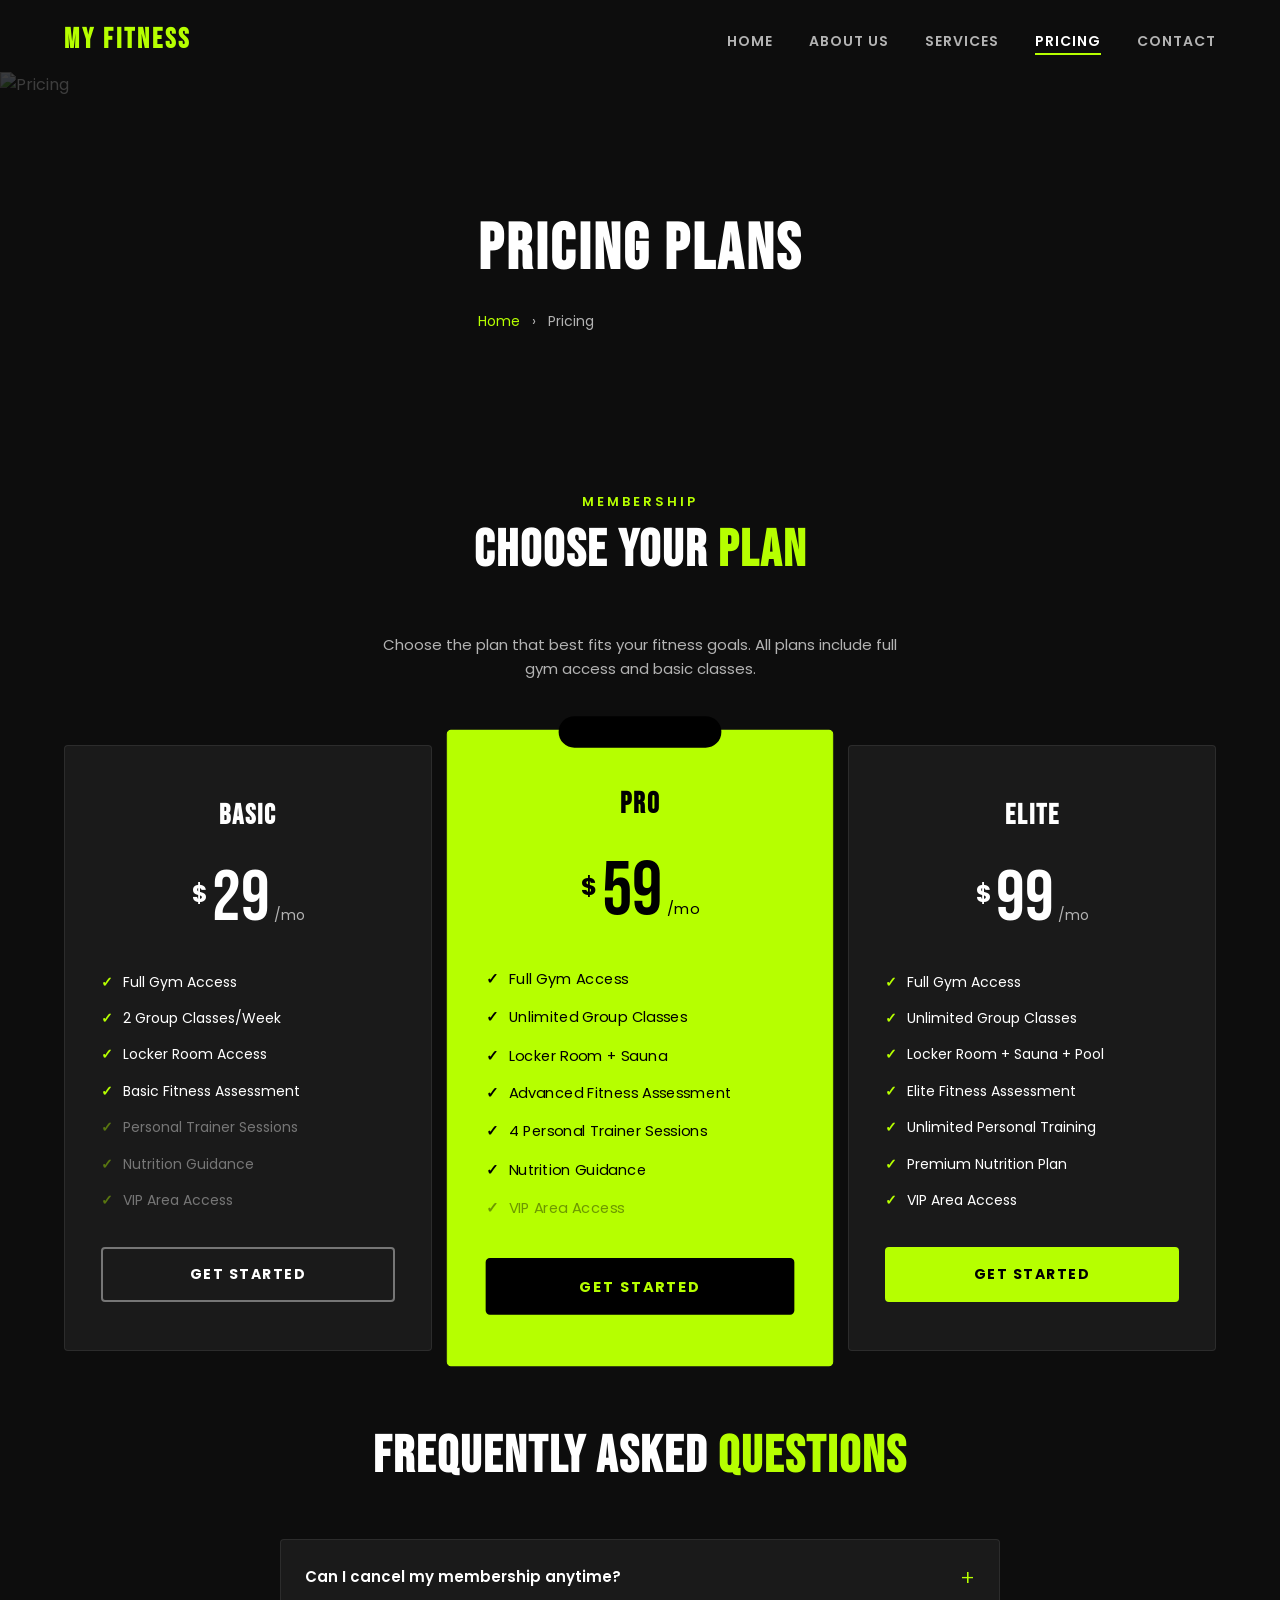
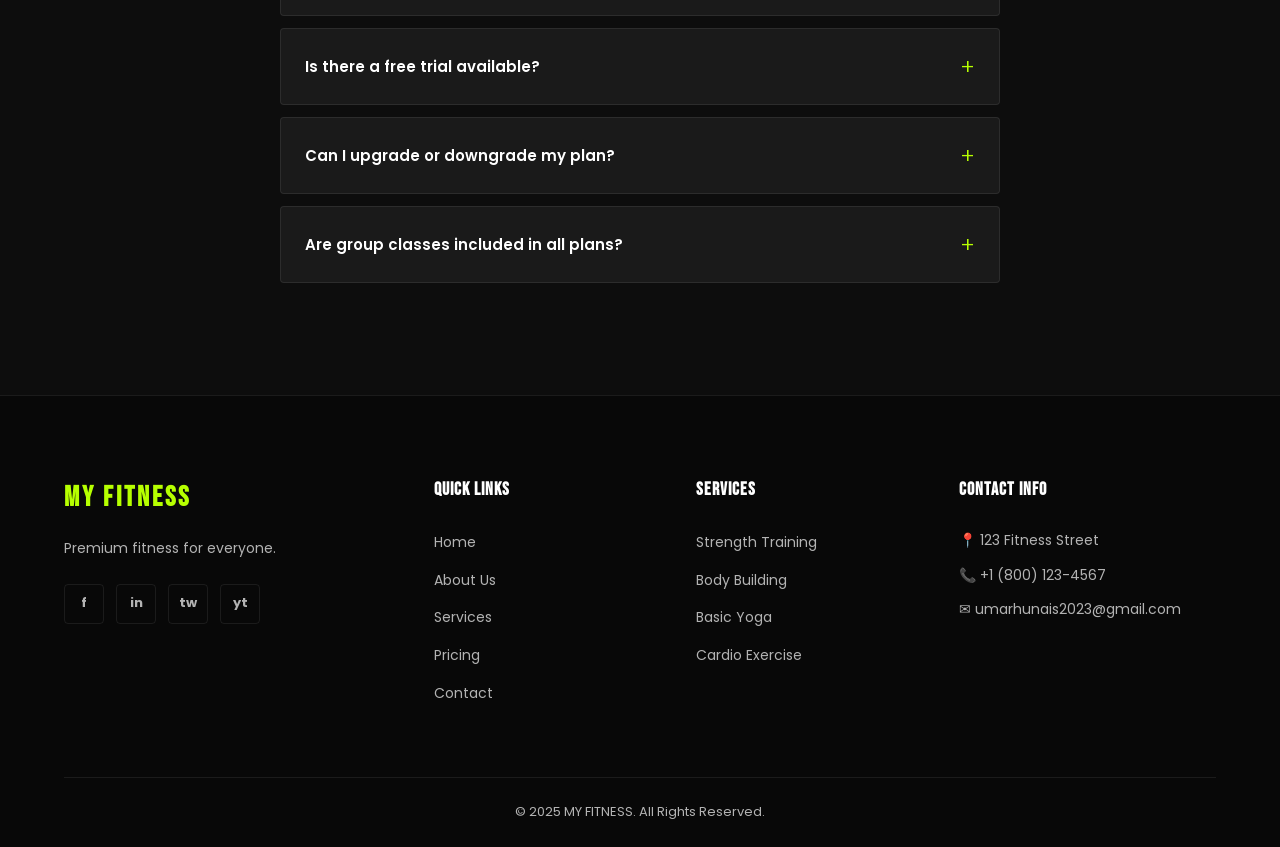
==== pricing.html @ f337de7a "Add files via upload" ====
<!DOCTYPE html>
<html lang="en">
<head>
  <meta charset="UTF-8" />
  <meta name="viewport" content="width=device-width, initial-scale=1.0" />
  <title>Pricing – MY FITNESS</title>
  <link rel="stylesheet" href="css/style.css" />
  <link href="https://fonts.googleapis.com/css2?family=Bebas+Neue&family=Oswald:wght@400;600;700&family=Poppins:wght@300;400;500;600;700&display=swap" rel="stylesheet" />
</head>
<body>

<nav class="navbar scrolled" id="navbar">
  <div class="nav-container">
    <a href="index.html" class="nav-logo">MY FITNESS</a>
    <ul class="nav-links" id="navLinks">
      <li><a href="index.html">Home</a></li>
      <li><a href="about.html">About Us</a></li>
      <li><a href="services.html">Services</a></li>
      <li><a href="pricing.html" class="active">Pricing</a></li>
      <li><a href="contact.html">Contact</a></li>
    </ul>
    <button class="hamburger" id="hamburger"><span></span><span></span><span></span></button>
  </div>
</nav>

<section class="page-hero">
  <div class="page-hero-bg">
    <img src="https://images.unsplash.com/photo-1593079831268-3381b0db4a77?w=1600&q=80" alt="Pricing" />
    <div class="page-hero-overlay"></div>
  </div>
  <div class="container">
    <h1 class="fade-up">PRICING PLANS</h1>
    <div class="breadcrumb"><a href="index.html">Home</a> <span>›</span> Pricing</div>
  </div>
</section>

<section class="pricing-section section-pad">
  <div class="container">
    <div class="section-label center fade-up">MEMBERSHIP</div>
    <h2 class="section-title center fade-up">CHOOSE YOUR <span class="accent">PLAN</span></h2>
    <p class="center fade-up" style="color:var(--muted);max-width:540px;margin:0 auto 64px;font-size:15px;">Choose the plan that best fits your fitness goals. All plans include full gym access and basic classes.</p>

    <div class="pricing-grid">
      <!-- BASIC -->
      <div class="pricing-card fade-up">
        <h3>BASIC</h3>
        <div class="price">
          <span class="price-currency">$</span>
          <span class="price-num">29</span>
          <span class="price-period">/mo</span>
        </div>
        <ul class="pricing-features">
          <li>Full Gym Access</li>
          <li>2 Group Classes/Week</li>
          <li>Locker Room Access</li>
          <li>Basic Fitness Assessment</li>
          <li style="opacity:0.4">Personal Trainer Sessions</li>
          <li style="opacity:0.4">Nutrition Guidance</li>
          <li style="opacity:0.4">VIP Area Access</li>
        </ul>
        <a href="contact.html" class="btn btn-outline" style="width:100%;justify-content:center;">GET STARTED</a>
      </div>

      <!-- PRO (FEATURED) -->
      <div class="pricing-card featured fade-up delay-1">
        <div class="pricing-badge">MOST POPULAR</div>
        <h3>PRO</h3>
        <div class="price">
          <span class="price-currency">$</span>
          <span class="price-num">59</span>
          <span class="price-period">/mo</span>
        </div>
        <ul class="pricing-features">
          <li>Full Gym Access</li>
          <li>Unlimited Group Classes</li>
          <li>Locker Room + Sauna</li>
          <li>Advanced Fitness Assessment</li>
          <li>4 Personal Trainer Sessions</li>
          <li>Nutrition Guidance</li>
          <li style="opacity:0.4">VIP Area Access</li>
        </ul>
        <a href="contact.html" class="btn btn-primary shine-btn" style="width:100%;justify-content:center;">GET STARTED</a>
      </div>

      <!-- ELITE -->
      <div class="pricing-card fade-up delay-2">
        <h3>ELITE</h3>
        <div class="price">
          <span class="price-currency">$</span>
          <span class="price-num">99</span>
          <span class="price-period">/mo</span>
        </div>
        <ul class="pricing-features">
          <li>Full Gym Access</li>
          <li>Unlimited Group Classes</li>
          <li>Locker Room + Sauna + Pool</li>
          <li>Elite Fitness Assessment</li>
          <li>Unlimited Personal Training</li>
          <li>Premium Nutrition Plan</li>
          <li>VIP Area Access</li>
        </ul>
        <a href="contact.html" class="btn btn-primary shine-btn" style="width:100%;justify-content:center;">GET STARTED</a>
      </div>
    </div>

    <!-- FAQ -->
    <div style="margin-top:80px;">
      <h2 class="section-title center fade-up">FREQUENTLY ASKED <span class="accent">QUESTIONS</span></h2>
      <div class="faq-list fade-up" style="max-width:720px;margin:0 auto;">
        <details class="faq-item">
          <summary>Can I cancel my membership anytime?</summary>
          <p>Yes, you can cancel your membership at any time with no cancellation fees. We believe in flexible memberships that work for your lifestyle.</p>
        </details>
        <details class="faq-item">
          <summary>Is there a free trial available?</summary>
          <p>Yes! We offer a 7-day free trial for new members. Come in and experience our world-class facilities before committing to a plan.</p>
        </details>
        <details class="faq-item">
          <summary>Can I upgrade or downgrade my plan?</summary>
          <p>Absolutely. You can change your membership plan at any time. Changes take effect at the start of the next billing cycle.</p>
        </details>
        <details class="faq-item">
          <summary>Are group classes included in all plans?</summary>
          <p>Basic plan includes 2 classes per week. Pro and Elite plans include unlimited group classes including yoga, HIIT, spin, and more.</p>
        </details>
      </div>
    </div>
  </div>
</section>

<style>
.faq-item {
  background: var(--bg3);
  border: 1px solid var(--border);
  border-radius: 4px;
  margin-bottom: 12px;
  overflow: hidden;
  transition: border-color 0.3s;
}
.faq-item:hover { border-color: rgba(182,255,0,0.3); }
.faq-item summary {
  padding: 20px 24px;
  font-size: 15px;
  font-weight: 600;
  cursor: pointer;
  display: flex;
  justify-content: space-between;
  align-items: center;
  user-select: none;
  list-style: none;
}
.faq-item summary::-webkit-details-marker { display: none; }
.faq-item summary::after { content: '+'; color: var(--accent); font-size: 22px; font-weight: 300; }
.faq-item[open] summary::after { content: '−'; }
.faq-item p { padding: 0 24px 20px; color: var(--muted); font-size: 14px; }
</style>

<footer class="footer">
  <div class="container">
    <div class="footer-grid">
      <div class="footer-brand"><div class="nav-logo">MY FITNESS</div><p>Premium fitness for everyone.</p><div class="social-links"><a href="#">f</a><a href="#">in</a><a href="#">tw</a><a href="#">yt</a></div></div>
      <div class="footer-col"><h4>Quick Links</h4><ul><li><a href="index.html">Home</a></li><li><a href="about.html">About Us</a></li><li><a href="services.html">Services</a></li><li><a href="pricing.html">Pricing</a></li><li><a href="contact.html">Contact</a></li></ul></div>
      <div class="footer-col"><h4>Services</h4><ul><li><a href="#">Strength Training</a></li><li><a href="#">Body Building</a></li><li><a href="#">Basic Yoga</a></li><li><a href="#">Cardio Exercise</a></li></ul></div>
      <div class="footer-col"><h4>Contact Info</h4><ul class="contact-info"><li>📍 123 Fitness Street</li><li>📞 +1 (800) 123-4567</li><li>✉ umarhunais2023@gmail.com</li></ul></div>
    </div>
    <div class="footer-bottom"><p>© 2025 MY FITNESS. All Rights Reserved.</p></div>
  </div>
</footer>

<script src="js/main.js"></script>
</body>
</html>
---- css/style.css ----
/* ============================================================
   MY FITNESS – Premium Gym Website Stylesheet
   ============================================================ */

/* === CSS VARIABLES === */
:root {
  --accent: #B6FF00;
  --accent-alt: #A3FF12;
  --bg: #0D0D0D;
  --bg2: #111111;
  --bg3: #1A1A1A;
  --text: #FFFFFF;
  --muted: #B3B3B3;
  --border: rgba(255,255,255,0.08);
  --font-heading: 'Bebas Neue', 'Oswald', sans-serif;
  --font-body: 'Poppins', sans-serif;
  --transition: 0.3s ease;
  --radius: 4px;
}

/* === RESET === */
*, *::before, *::after { box-sizing: border-box; margin: 0; padding: 0; }
html { scroll-behavior: smooth; }
body {
  background: var(--bg);
  color: var(--text);
  font-family: var(--font-body);
  font-size: 16px;
  line-height: 1.6;
  overflow-x: hidden;
}
img { max-width: 100%; display: block; }
a { text-decoration: none; color: inherit; }
ul { list-style: none; }

/* === UTILITY === */
.container { max-width: 1200px; margin: 0 auto; padding: 0 24px; }
.section-pad { padding: 100px 0; }
.center { text-align: center; }
.center-btn { text-align: center; margin-top: 48px; }
.accent { color: var(--accent); }
.section-label {
  font-family: var(--font-body);
  font-size: 13px;
  font-weight: 600;
  letter-spacing: 3px;
  text-transform: uppercase;
  color: var(--accent);
  margin-bottom: 12px;
}
.section-title {
  font-family: var(--font-heading);
  font-size: 52px;
  letter-spacing: 2px;
  line-height: 1;
  margin-bottom: 56px;
  text-transform: uppercase;
}
.section-heading {
  font-family: var(--font-heading);
  font-size: 44px;
  letter-spacing: 1px;
  line-height: 1.1;
  margin-bottom: 24px;
}
.link-arrow {
  font-size: 13px;
  font-weight: 700;
  letter-spacing: 2px;
  color: var(--accent);
  text-transform: uppercase;
  display: inline-flex;
  align-items: center;
  gap: 6px;
  margin-top: 16px;
  transition: gap var(--transition);
}
.link-arrow:hover { gap: 12px; }

/* === BUTTONS === */
.btn {
  display: inline-flex;
  align-items: center;
  gap: 10px;
  padding: 14px 32px;
  font-family: var(--font-body);
  font-size: 14px;
  font-weight: 700;
  letter-spacing: 1.5px;
  text-transform: uppercase;
  border-radius: var(--radius);
  cursor: pointer;
  transition: all var(--transition);
  border: 2px solid transparent;
  position: relative;
  overflow: hidden;
}
.btn-primary {
  background: var(--accent);
  color: #000;
  border-color: var(--accent);
}
.btn-primary:hover {
  background: var(--accent-alt);
  transform: translateY(-2px);
  box-shadow: 0 8px 30px rgba(182,255,0,0.35);
}
.btn-outline {
  background: transparent;
  color: var(--text);
  border-color: rgba(255,255,255,0.4);
}
.btn-outline:hover {
  border-color: var(--accent);
  color: var(--accent);
}
/* Shine effect */
.shine-btn::after {
  content: '';
  position: absolute;
  top: 0; left: -100%;
  width: 60%;
  height: 100%;
  background: linear-gradient(90deg, transparent, rgba(255,255,255,0.3), transparent);
  transform: skewX(-20deg);
  transition: left 0.6s ease;
}
.shine-btn:hover::after { left: 150%; }
.play-icon {
  width: 32px;
  height: 32px;
  background: var(--accent);
  border-radius: 50%;
  display: inline-flex;
  align-items: center;
  justify-content: center;
  color: #000;
  font-size: 10px;
  flex-shrink: 0;
}

/* === NAVBAR === */
.navbar {
  position: fixed;
  top: 0; left: 0; right: 0;
  z-index: 1000;
  padding: 0;
  background: transparent;
  transition: background var(--transition), box-shadow var(--transition);
}
.navbar.scrolled {
  background: rgba(13,13,13,0.97);
  box-shadow: 0 2px 24px rgba(0,0,0,0.5);
  backdrop-filter: blur(10px);
}
.nav-container {
  max-width: 1200px;
  margin: 0 auto;
  padding: 18px 24px;
  display: flex;
  align-items: center;
  justify-content: space-between;
}
.nav-logo {
  font-family: var(--font-heading);
  font-size: 28px;
  letter-spacing: 3px;
  color: var(--accent);
  font-weight: 700;
}
.nav-links {
  display: flex;
  align-items: center;
  gap: 36px;
}
.nav-links a {
  font-size: 14px;
  font-weight: 600;
  letter-spacing: 1px;
  text-transform: uppercase;
  color: var(--muted);
  transition: color var(--transition);
  position: relative;
}
.nav-links a::after {
  content: '';
  position: absolute;
  bottom: -4px; left: 0;
  width: 0; height: 2px;
  background: var(--accent);
  transition: width var(--transition);
}
.nav-links a:hover, .nav-links a.active { color: var(--text); }
.nav-links a:hover::after, .nav-links a.active::after { width: 100%; }

/* Dropdown */
.dropdown { position: relative; }
.dropdown-menu {
  position: absolute;
  top: calc(100% + 16px);
  left: 0;
  background: var(--bg3);
  border: 1px solid var(--border);
  min-width: 200px;
  border-radius: var(--radius);
  opacity: 0;
  pointer-events: none;
  transform: translateY(-10px);
  transition: all var(--transition);
  padding: 8px 0;
}
.dropdown:hover .dropdown-menu {
  opacity: 1;
  pointer-events: all;
  transform: translateY(0);
}
.dropdown-menu li a {
  display: block;
  padding: 10px 20px;
  font-size: 13px;
  color: var(--muted);
}
.dropdown-menu li a:hover { color: var(--accent); background: rgba(182,255,0,0.05); }

/* Hamburger */
.hamburger {
  display: none;
  flex-direction: column;
  gap: 5px;
  background: none;
  border: none;
  cursor: pointer;
  padding: 4px;
}
.hamburger span {
  display: block;
  width: 26px;
  height: 2px;
  background: var(--text);
  border-radius: 2px;
  transition: all 0.3s;
}
.hamburger.open span:nth-child(1) { transform: translateY(7px) rotate(45deg); }
.hamburger.open span:nth-child(2) { opacity: 0; }
.hamburger.open span:nth-child(3) { transform: translateY(-7px) rotate(-45deg); }

/* === HERO === */
.hero {
  position: relative;
  height: 100vh;
  min-height: 700px;
  display: flex;
  align-items: center;
  overflow: hidden;
}
.hero-bg {
  position: absolute;
  inset: 0;
  overflow: hidden;
}
.hero-img {
  width: 100%;
  height: 100%;
  object-fit: cover;
  animation: heroZoom 10s ease-in-out infinite alternate;
}
@keyframes heroZoom {
  from { transform: scale(1); }
  to { transform: scale(1.08); }
}
.hero-overlay {
  position: absolute;
  inset: 0;
  background: linear-gradient(90deg, rgba(13,13,13,0.92) 0%, rgba(13,13,13,0.6) 50%, rgba(13,13,13,0.3) 100%);
}
.hero-content {
  position: relative;
  z-index: 2;
  width: 100%;
  max-width: 1200px;
  margin: 0 auto;
  padding: 0 24px;
}
.hero-text { max-width: 620px; }
.hero-title {
  font-family: var(--font-heading);
  font-size: clamp(72px, 11vw, 130px);
  line-height: 0.9;
  letter-spacing: 4px;
  color: transparent;
  -webkit-text-stroke: 2px rgba(255,255,255,0.15);
  margin-bottom: 24px;
  animation: titleReveal 1s ease forwards;
}
@keyframes titleReveal {
  from { opacity: 0; transform: translateY(40px); -webkit-text-stroke-color: transparent; }
  to { opacity: 1; transform: translateY(0); -webkit-text-stroke-color: rgba(255,255,255,0.15); }
}
.hero-subtitle {
  font-family: var(--font-heading);
  font-size: clamp(28px, 4vw, 44px);
  letter-spacing: 1px;
  line-height: 1.2;
  margin-bottom: 16px;
}
.hero-desc {
  font-size: 16px;
  color: var(--muted);
  margin-bottom: 36px;
  max-width: 480px;
}
.hero-btns { display: flex; gap: 16px; flex-wrap: wrap; }
.hero-slider-controls {
  display: flex;
  align-items: center;
  gap: 20px;
  margin-top: 60px;
}
.slider-btn {
  width: 48px; height: 48px;
  border: 2px solid var(--border);
  background: transparent;
  color: var(--text);
  font-size: 20px;
  cursor: pointer;
  border-radius: var(--radius);
  transition: all var(--transition);
  display: flex; align-items: center; justify-content: center;
}
.slider-btn:hover { border-color: var(--accent); color: var(--accent); }
.slider-dots { display: flex; gap: 8px; }
.dot {
  width: 8px; height: 8px;
  border-radius: 50%;
  background: var(--muted);
  cursor: pointer;
  transition: all var(--transition);
}
.dot.active { background: var(--accent); transform: scale(1.3); }
.scroll-indicator {
  position: absolute;
  bottom: 40px;
  right: 60px;
  z-index: 2;
  display: flex;
  flex-direction: column;
  align-items: center;
  gap: 12px;
  font-size: 11px;
  letter-spacing: 3px;
  text-transform: uppercase;
  color: var(--muted);
  writing-mode: vertical-rl;
}
.scroll-line {
  width: 2px;
  height: 60px;
  background: linear-gradient(to bottom, var(--accent), transparent);
  animation: scrollPulse 2s ease infinite;
}
@keyframes scrollPulse { 0%,100%{opacity:1} 50%{opacity:0.3} }

/* === TICKER === */
.ticker-strip {
  background: var(--accent);
  padding: 14px 0;
  overflow: hidden;
  white-space: nowrap;
}
.ticker-track {
  display: inline-flex;
  gap: 80px;
  animation: ticker 30s linear infinite;
}
.ticker-track span {
  font-size: 13px;
  font-weight: 700;
  letter-spacing: 2px;
  text-transform: uppercase;
  color: #000;
  flex-shrink: 0;
}
@keyframes ticker { from{transform:translateX(0)} to{transform:translateX(-50%)} }

/* === ABOUT TEASER === */
.about-teaser { border-bottom: 1px solid var(--border); }
.about-teaser-grid {
  display: grid;
  grid-template-columns: 1fr 1fr;
  gap: 80px;
  align-items: center;
}
.about-right p { color: var(--muted); margin-bottom: 16px; }

/* === SERVICES === */
.services { background: var(--bg2); }
.services-grid {
  display: grid;
  grid-template-columns: repeat(3, 1fr);
  gap: 24px;
}
.service-card {
  background: var(--bg3);
  border: 1px solid var(--border);
  padding: 40px 32px;
  border-radius: var(--radius);
  cursor: pointer;
  transition: all var(--transition);
  position: relative;
  overflow: hidden;
}
.service-card::before {
  content: '';
  position: absolute;
  inset: 0;
  background: var(--accent);
  transform: scaleY(0);
  transform-origin: bottom;
  transition: transform var(--transition);
  z-index: 0;
}
.service-card:hover::before, .service-card.active::before { transform: scaleY(1); }
.service-icon, .service-card h3, .service-card p, .card-link { position: relative; z-index: 1; }
.service-icon {
  width: 56px; height: 56px;
  border: 2px solid var(--accent);
  border-radius: var(--radius);
  display: flex;
  align-items: center;
  justify-content: center;
  margin-bottom: 24px;
  transition: all var(--transition);
}
.service-icon svg { width: 28px; height: 28px; stroke: var(--accent); transition: stroke var(--transition); }
.service-card h3 {
  font-family: var(--font-heading);
  font-size: 24px;
  letter-spacing: 1px;
  margin-bottom: 12px;
  transition: color var(--transition);
}
.service-card p { font-size: 14px; color: var(--muted); margin-bottom: 24px; transition: color var(--transition); }
.card-link {
  font-size: 12px;
  font-weight: 700;
  letter-spacing: 2px;
  text-transform: uppercase;
  color: var(--accent);
  transition: color var(--transition);
}
.service-card:hover h3, .service-card:hover p, .service-card:hover .card-link,
.service-card.active h3, .service-card.active p, .service-card.active .card-link { color: #000; }
.service-card:hover .service-icon, .service-card.active .service-icon { border-color: #000; }
.service-card:hover .service-icon svg, .service-card.active .service-icon svg { stroke: #000; }
.service-card:hover { transform: translateY(-8px); box-shadow: 0 20px 60px rgba(182,255,0,0.2); }

/* === WHY CHOOSE US === */
.why-us { background: var(--bg); }
.why-us-grid {
  display: grid;
  grid-template-columns: 1fr 1.2fr;
  gap: 80px;
  align-items: start;
}
.why-left img {
  border-radius: 4px;
  height: 600px;
  width: 100%;
  object-fit: cover;
}
.why-right p { color: var(--muted); margin-bottom: 36px; }
.why-features { display: flex; flex-direction: column; gap: 28px; }
.why-item { display: flex; gap: 20px; align-items: flex-start; }
.why-icon {
  width: 56px; height: 56px;
  border: 2px solid var(--accent);
  border-radius: var(--radius);
  display: flex;
  align-items: center;
  justify-content: center;
  flex-shrink: 0;
  transition: background var(--transition);
}
.why-icon:hover { background: var(--accent); }
.why-icon:hover svg { stroke: #000; }
.why-icon svg { width: 26px; height: 26px; stroke: var(--accent); transition: stroke var(--transition); }
.why-text h4 {
  font-family: var(--font-heading);
  font-size: 20px;
  letter-spacing: 1px;
  margin-bottom: 6px;
}
.why-text p { font-size: 14px; color: var(--muted); margin-bottom: 0; }

/* === ACHIEVEMENTS === */
.achievements { background: var(--bg2); }
.achievements-grid {
  display: grid;
  grid-template-columns: 1.4fr 1fr;
  gap: 80px;
  align-items: center;
}
.progress-bars { margin-top: 32px; display: flex; flex-direction: column; gap: 24px; }
.progress-item {}
.progress-label {
  display: flex;
  justify-content: space-between;
  margin-bottom: 8px;
  font-size: 14px;
  font-weight: 600;
}
.progress-num { color: var(--accent); }
.progress-track {
  height: 6px;
  background: var(--border);
  border-radius: 3px;
  overflow: hidden;
}
.progress-fill {
  height: 100%;
  background: var(--accent);
  border-radius: 3px;
  width: 0%;
  transition: width 1.2s cubic-bezier(0.4,0,0.2,1);
  box-shadow: 0 0 10px rgba(182,255,0,0.6);
}

/* Stats */
.stats-right {
  display: grid;
  grid-template-columns: 1fr 1fr;
  gap: 0;
}
.stat-item {
  padding: 40px 24px;
  border: 1px solid var(--border);
  text-align: center;
  position: relative;
  transition: background var(--transition);
}
.stat-item:hover { background: rgba(182,255,0,0.04); }
.stat-num {
  font-family: var(--font-heading);
  font-size: 72px;
  line-height: 1;
  color: var(--accent);
  display: inline-block;
}
.stat-plus {
  font-family: var(--font-heading);
  font-size: 48px;
  color: var(--accent);
  display: inline-block;
  vertical-align: top;
  margin-top: 8px;
}
.stat-label {
  font-size: 13px;
  color: var(--muted);
  letter-spacing: 1px;
  margin-top: 8px;
  text-transform: uppercase;
}

/* === TESTIMONIALS === */
.testimonials { background: var(--bg); }
.testimonials-grid {
  display: grid;
  grid-template-columns: repeat(3, 1fr);
  gap: 24px;
}
.testimonial-card {
  background: var(--bg3);
  border: 1px solid var(--border);
  padding: 36px 28px;
  border-radius: var(--radius);
  transition: all var(--transition);
}
.testimonial-card:hover {
  transform: translateY(-6px);
  border-color: rgba(182,255,0,0.3);
  box-shadow: 0 16px 50px rgba(0,0,0,0.4);
}
.stars { color: var(--accent); font-size: 18px; margin-bottom: 16px; letter-spacing: 2px; }
.testimonial-card > p { font-size: 15px; color: var(--muted); margin-bottom: 24px; font-style: italic; }
.testimonial-author { display: flex; align-items: center; gap: 16px; }
.testimonial-author img { width: 50px; height: 50px; border-radius: 50%; object-fit: cover; border: 2px solid var(--accent); }
.testimonial-author strong { display: block; font-weight: 700; }
.testimonial-author span { font-size: 12px; color: var(--accent); text-transform: uppercase; letter-spacing: 1px; }

/* === CTA BANNER === */
.cta-banner {
  position: relative;
  padding: 120px 0;
  text-align: center;
  overflow: hidden;
}
.cta-bg { position: absolute; inset: 0; }
.cta-bg img { width: 100%; height: 100%; object-fit: cover; }
.cta-overlay {
  position: absolute;
  inset: 0;
  background: rgba(13,13,13,0.85);
}
.cta-content { position: relative; z-index: 2; }
.cta-content h2 {
  font-family: var(--font-heading);
  font-size: clamp(36px, 5vw, 64px);
  letter-spacing: 2px;
  margin-bottom: 16px;
}
.cta-content p { color: var(--muted); margin-bottom: 36px; font-size: 18px; }

/* === FOOTER === */
.footer { background: #080808; border-top: 1px solid var(--border); padding: 80px 0 0; }
.footer-grid {
  display: grid;
  grid-template-columns: 1.5fr 1fr 1fr 1.2fr;
  gap: 48px;
  padding-bottom: 60px;
}
.footer-brand .nav-logo { margin-bottom: 16px; }
.footer-brand p { font-size: 14px; color: var(--muted); margin-bottom: 24px; }
.social-links { display: flex; gap: 12px; }
.social-links a {
  width: 40px; height: 40px;
  border: 1px solid var(--border);
  display: flex; align-items: center; justify-content: center;
  border-radius: var(--radius);
  font-size: 13px;
  font-weight: 700;
  color: var(--muted);
  transition: all var(--transition);
}
.social-links a:hover { border-color: var(--accent); color: var(--accent); }
.footer-col h4 {
  font-family: var(--font-heading);
  font-size: 18px;
  letter-spacing: 1px;
  margin-bottom: 24px;
  color: var(--text);
}
.footer-col ul li { margin-bottom: 12px; }
.footer-col ul li a { font-size: 14px; color: var(--muted); transition: color var(--transition); }
.footer-col ul li a:hover { color: var(--accent); }
.contact-info li { font-size: 14px; color: var(--muted); }
.footer-bottom {
  border-top: 1px solid var(--border);
  padding: 24px 0;
  text-align: center;
  font-size: 13px;
  color: var(--muted);
}

/* === ANIMATIONS === */
.fade-up {
  opacity: 0;
  transform: translateY(40px);
  transition: opacity 0.7s ease, transform 0.7s ease;
}
.fade-up.visible { opacity: 1; transform: translateY(0); }
.delay-1 { transition-delay: 0.15s !important; }
.delay-2 { transition-delay: 0.3s !important; }
.delay-3 { transition-delay: 0.45s !important; }

/* ============================================================
   PAGE-SPECIFIC STYLES
   ============================================================ */

/* === PAGE HERO (inner pages) === */
.page-hero {
  height: 320px;
  position: relative;
  display: flex;
  align-items: flex-end;
  padding-bottom: 60px;
  margin-top: 72px;
}
.page-hero-bg { position: absolute; inset: 0; }
.page-hero-bg img { width: 100%; height: 100%; object-fit: cover; }
.page-hero-overlay { position: absolute; inset: 0; background: rgba(13,13,13,0.8); }
.page-hero .container { position: relative; z-index: 2; }
.page-hero h1 {
  font-family: var(--font-heading);
  font-size: 64px;
  letter-spacing: 3px;
  text-transform: uppercase;
}
.breadcrumb { font-size: 14px; color: var(--muted); margin-top: 8px; }
.breadcrumb a { color: var(--accent); }
.breadcrumb span { margin: 0 8px; }

/* === ABOUT PAGE === */
.about-story { background: var(--bg); }
.about-story-grid {
  display: grid;
  grid-template-columns: 1fr 1fr;
  gap: 80px;
  align-items: center;
}
.about-story-img { position: relative; }
.about-story-img img { border-radius: 4px; height: 500px; object-fit: cover; width: 100%; }
.about-story-img .experience-badge {
  position: absolute;
  bottom: -20px;
  right: -20px;
  width: 120px; height: 120px;
  background: var(--accent);
  border-radius: 50%;
  display: flex;
  flex-direction: column;
  align-items: center;
  justify-content: center;
  color: #000;
}
.experience-badge .big-num { font-family: var(--font-heading); font-size: 42px; line-height: 1; }
.experience-badge .small-text { font-size: 11px; font-weight: 700; text-align: center; line-height: 1.2; }
.about-content h2 { margin-bottom: 20px; }
.about-content p { color: var(--muted); margin-bottom: 20px; }
.check-list { display: flex; flex-direction: column; gap: 12px; margin-bottom: 32px; }
.check-list li { display: flex; align-items: center; gap: 12px; font-size: 15px; }
.check-list li::before { content: '✓'; color: var(--accent); font-weight: 900; font-size: 16px; }

/* Team */
.team { background: var(--bg2); }
.team-grid { display: grid; grid-template-columns: repeat(4, 1fr); gap: 24px; }
.team-card {
  background: var(--bg3);
  border: 1px solid var(--border);
  border-radius: var(--radius);
  overflow: hidden;
  transition: all var(--transition);
}
.team-card:hover { transform: translateY(-8px); box-shadow: 0 20px 50px rgba(0,0,0,0.4); }
.team-img { position: relative; overflow: hidden; }
.team-img img { width: 100%; height: 280px; object-fit: cover; transition: transform 0.5s; }
.team-card:hover .team-img img { transform: scale(1.05); }
.team-info { padding: 20px 20px 24px; }
.team-info h4 { font-family: var(--font-heading); font-size: 20px; letter-spacing: 1px; margin-bottom: 4px; }
.team-info span { font-size: 12px; color: var(--accent); letter-spacing: 2px; text-transform: uppercase; }

/* === SERVICES PAGE === */
.services-full { background: var(--bg); }
.services-full-grid { display: grid; grid-template-columns: repeat(2, 1fr); gap: 24px; }
.service-full-card {
  background: var(--bg3);
  border: 1px solid var(--border);
  padding: 40px 36px;
  border-radius: var(--radius);
  display: flex;
  gap: 28px;
  transition: all var(--transition);
}
.service-full-card:hover {
  border-color: rgba(182,255,0,0.3);
  transform: translateY(-4px);
  box-shadow: 0 16px 50px rgba(0,0,0,0.3);
}
.sf-icon {
  width: 64px; height: 64px;
  background: rgba(182,255,0,0.1);
  border: 2px solid var(--accent);
  border-radius: var(--radius);
  display: flex; align-items: center; justify-content: center;
  flex-shrink: 0;
}
.sf-icon svg { width: 32px; height: 32px; stroke: var(--accent); }
.sf-text h3 { font-family: var(--font-heading); font-size: 24px; letter-spacing: 1px; margin-bottom: 10px; }
.sf-text p { color: var(--muted); font-size: 14px; margin-bottom: 16px; }

/* === PRICING PAGE === */
.pricing-section { background: var(--bg); }
.pricing-grid { display: grid; grid-template-columns: repeat(3, 1fr); gap: 24px; }
.pricing-card {
  background: var(--bg3);
  border: 1px solid var(--border);
  border-radius: var(--radius);
  padding: 48px 36px;
  text-align: center;
  position: relative;
  transition: all var(--transition);
}
.pricing-card.featured {
  background: var(--accent);
  border-color: var(--accent);
  transform: scale(1.05);
}
.pricing-card.featured * { color: #000 !important; }
.pricing-card.featured .btn-primary { background: #000; color: var(--accent) !important; border-color: #000; }
.pricing-badge {
  position: absolute;
  top: -14px;
  left: 50%;
  transform: translateX(-50%);
  background: #000;
  color: var(--accent);
  font-size: 11px;
  font-weight: 700;
  letter-spacing: 2px;
  text-transform: uppercase;
  padding: 6px 20px;
  border-radius: 20px;
}
.pricing-card h3 { font-family: var(--font-heading); font-size: 28px; letter-spacing: 2px; margin-bottom: 24px; }
.price { display: flex; align-items: flex-start; justify-content: center; gap: 4px; margin-bottom: 36px; }
.price-currency { font-size: 24px; font-weight: 700; margin-top: 12px; }
.price-num { font-family: var(--font-heading); font-size: 72px; line-height: 1; }
.price-period { font-size: 14px; color: var(--muted); align-self: flex-end; margin-bottom: 8px; }
.pricing-features { list-style: none; margin-bottom: 36px; display: flex; flex-direction: column; gap: 14px; }
.pricing-features li { font-size: 14px; display: flex; align-items: center; gap: 10px; }
.pricing-features li::before { content: '✓'; color: var(--accent); font-weight: 900; }
.pricing-card.featured .pricing-features li::before { color: #000; }

/* === CONTACT PAGE === */
.contact-section { background: var(--bg); }
.contact-grid { display: grid; grid-template-columns: 1fr 1.5fr; gap: 80px; }
.contact-info-col { display: flex; flex-direction: column; gap: 32px; }
.contact-info-item { display: flex; gap: 20px; align-items: flex-start; }
.contact-info-icon {
  width: 56px; height: 56px;
  border: 2px solid var(--accent);
  border-radius: var(--radius);
  display: flex; align-items: center; justify-content: center;
  flex-shrink: 0;
}
.contact-info-icon svg { width: 24px; height: 24px; stroke: var(--accent); }
.contact-info-item h4 { font-family: var(--font-heading); font-size: 18px; letter-spacing: 1px; margin-bottom: 4px; }
.contact-info-item p { font-size: 14px; color: var(--muted); }

/* Contact Form */
.contact-form { display: flex; flex-direction: column; gap: 20px; }
.form-row { display: grid; grid-template-columns: 1fr 1fr; gap: 20px; }
.form-group { display: flex; flex-direction: column; gap: 8px; }
.form-group label { font-size: 13px; font-weight: 600; letter-spacing: 1px; text-transform: uppercase; color: var(--muted); }
.form-group input,
.form-group textarea,
.form-group select {
  background: var(--bg3);
  border: 1px solid var(--border);
  border-radius: var(--radius);
  padding: 14px 18px;
  font-family: var(--font-body);
  font-size: 15px;
  color: var(--text);
  transition: border-color var(--transition);
  outline: none;
}
.form-group input:focus,
.form-group textarea:focus { border-color: var(--accent); }
.form-group textarea { resize: vertical; min-height: 140px; }
.form-status { padding: 14px 20px; border-radius: var(--radius); font-size: 14px; font-weight: 600; display: none; }
.form-status.success { background: rgba(182,255,0,0.1); border: 1px solid var(--accent); color: var(--accent); display: block; }
.form-status.error { background: rgba(255,60,60,0.1); border: 1px solid #ff3c3c; color: #ff3c3c; display: block; }
.btn-loading { pointer-events: none; opacity: 0.7; }
.btn-loading::after { content: '...'; animation: dots 1s infinite; }
@keyframes dots { 0%{content:'.'} 33%{content:'..'} 66%{content:'...'} }

/* === RESPONSIVE === */
@media (max-width: 1024px) {
  .about-teaser-grid,
  .why-us-grid,
  .achievements-grid,
  .about-story-grid,
  .contact-grid { grid-template-columns: 1fr; gap: 48px; }
  .team-grid { grid-template-columns: repeat(2, 1fr); }
  .services-full-grid { grid-template-columns: 1fr; }
  .footer-grid { grid-template-columns: 1fr 1fr; gap: 40px; }
  .stats-right { grid-template-columns: repeat(2,1fr); }
}
@media (max-width: 768px) {
  .section-pad { padding: 70px 0; }
  .section-title { font-size: 38px; }
  .section-heading { font-size: 32px; }
  .nav-links {
    position: fixed;
    top: 0; right: -100%;
    height: 100vh;
    width: 280px;
    background: var(--bg3);
    flex-direction: column;
    justify-content: center;
    align-items: flex-start;
    padding: 40px 32px;
    gap: 28px;
    transition: right 0.4s ease;
    box-shadow: -8px 0 40px rgba(0,0,0,0.5);
  }
  .nav-links.open { right: 0; }
  .hamburger { display: flex; z-index: 1001; }
  .services-grid { grid-template-columns: 1fr; }
  .testimonials-grid { grid-template-columns: 1fr; }
  .pricing-grid { grid-template-columns: 1fr; }
  .pricing-card.featured { transform: scale(1); }
  .form-row { grid-template-columns: 1fr; }
  .footer-grid { grid-template-columns: 1fr; }
  .hero-title { font-size: 60px; }
  .scroll-indicator { display: none; }
  .stat-num { font-size: 56px; }
  .page-hero h1 { font-size: 44px; }
  .about-story-img .experience-badge { right: 16px; bottom: 16px; }
  .team-grid { grid-template-columns: 1fr 1fr; }
}
@media (max-width: 480px) {
  .hero-btns { flex-direction: column; }
  .team-grid { grid-template-columns: 1fr; }
}
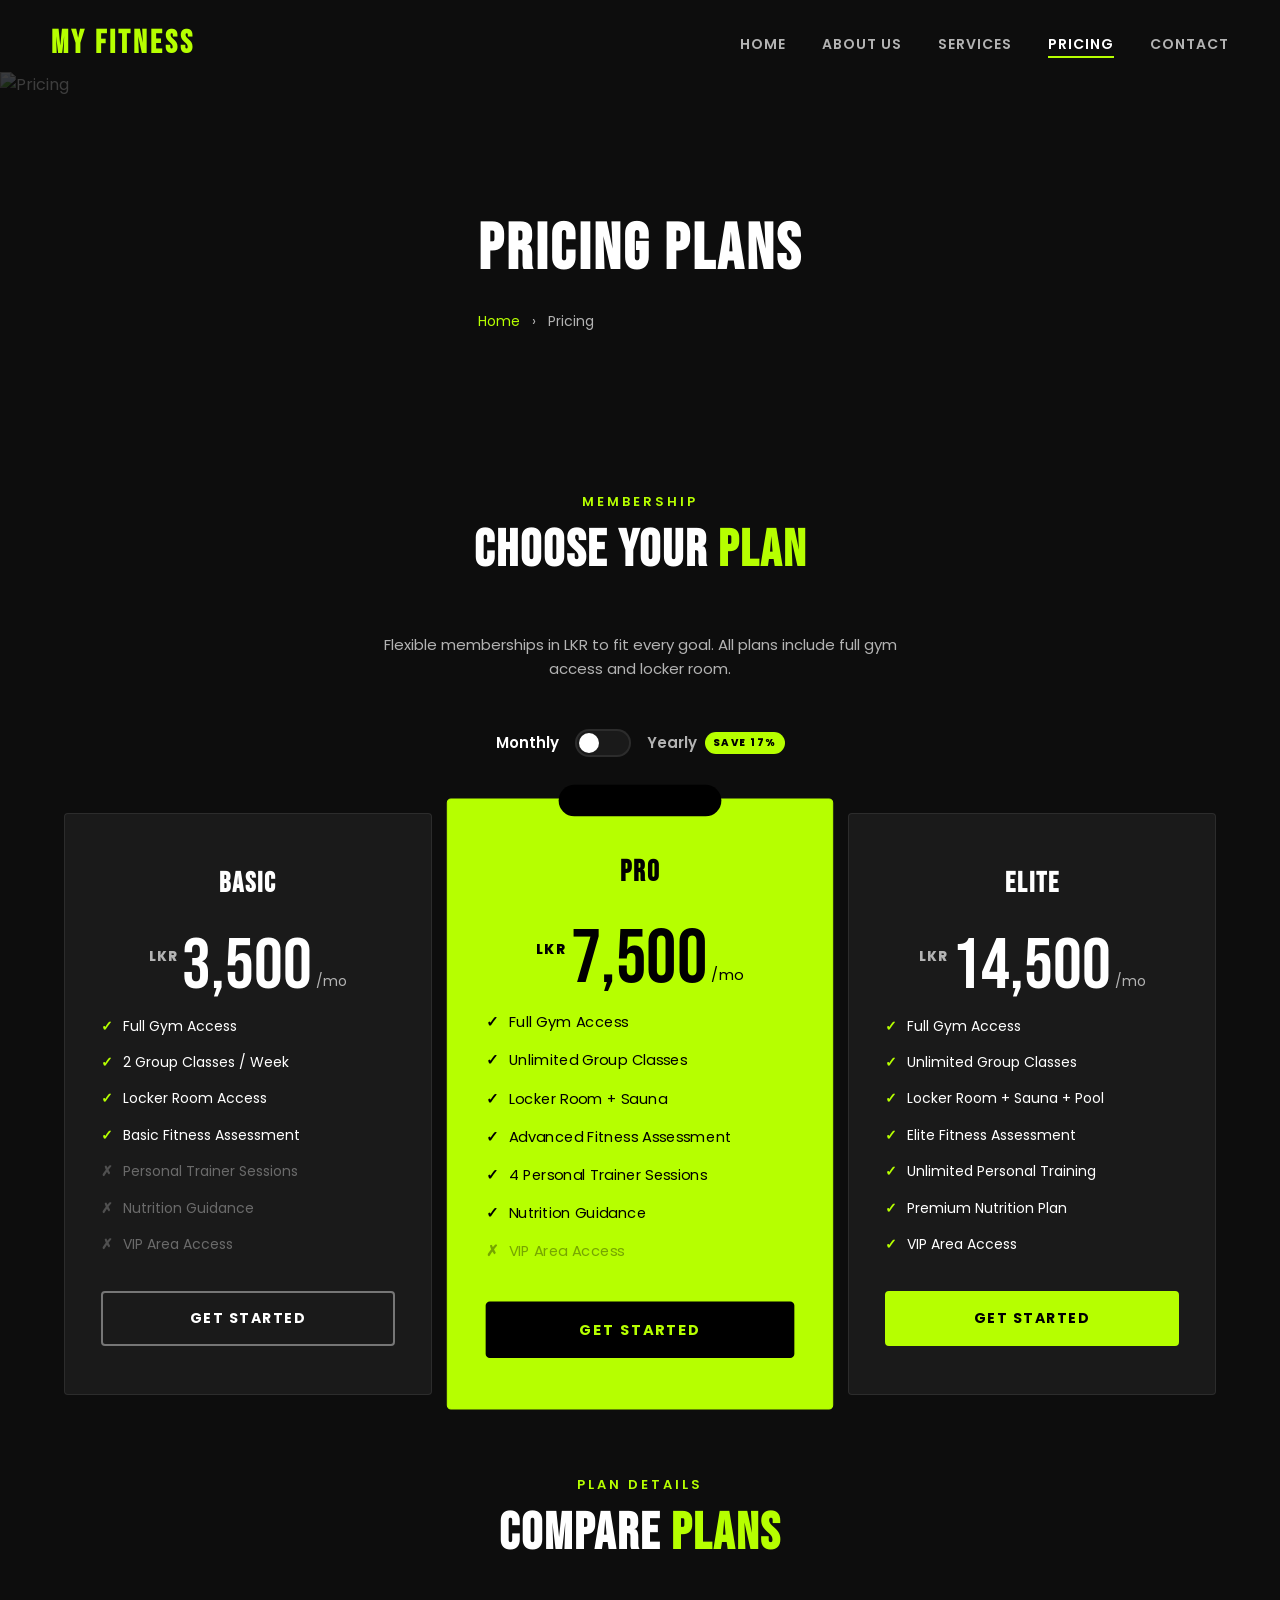
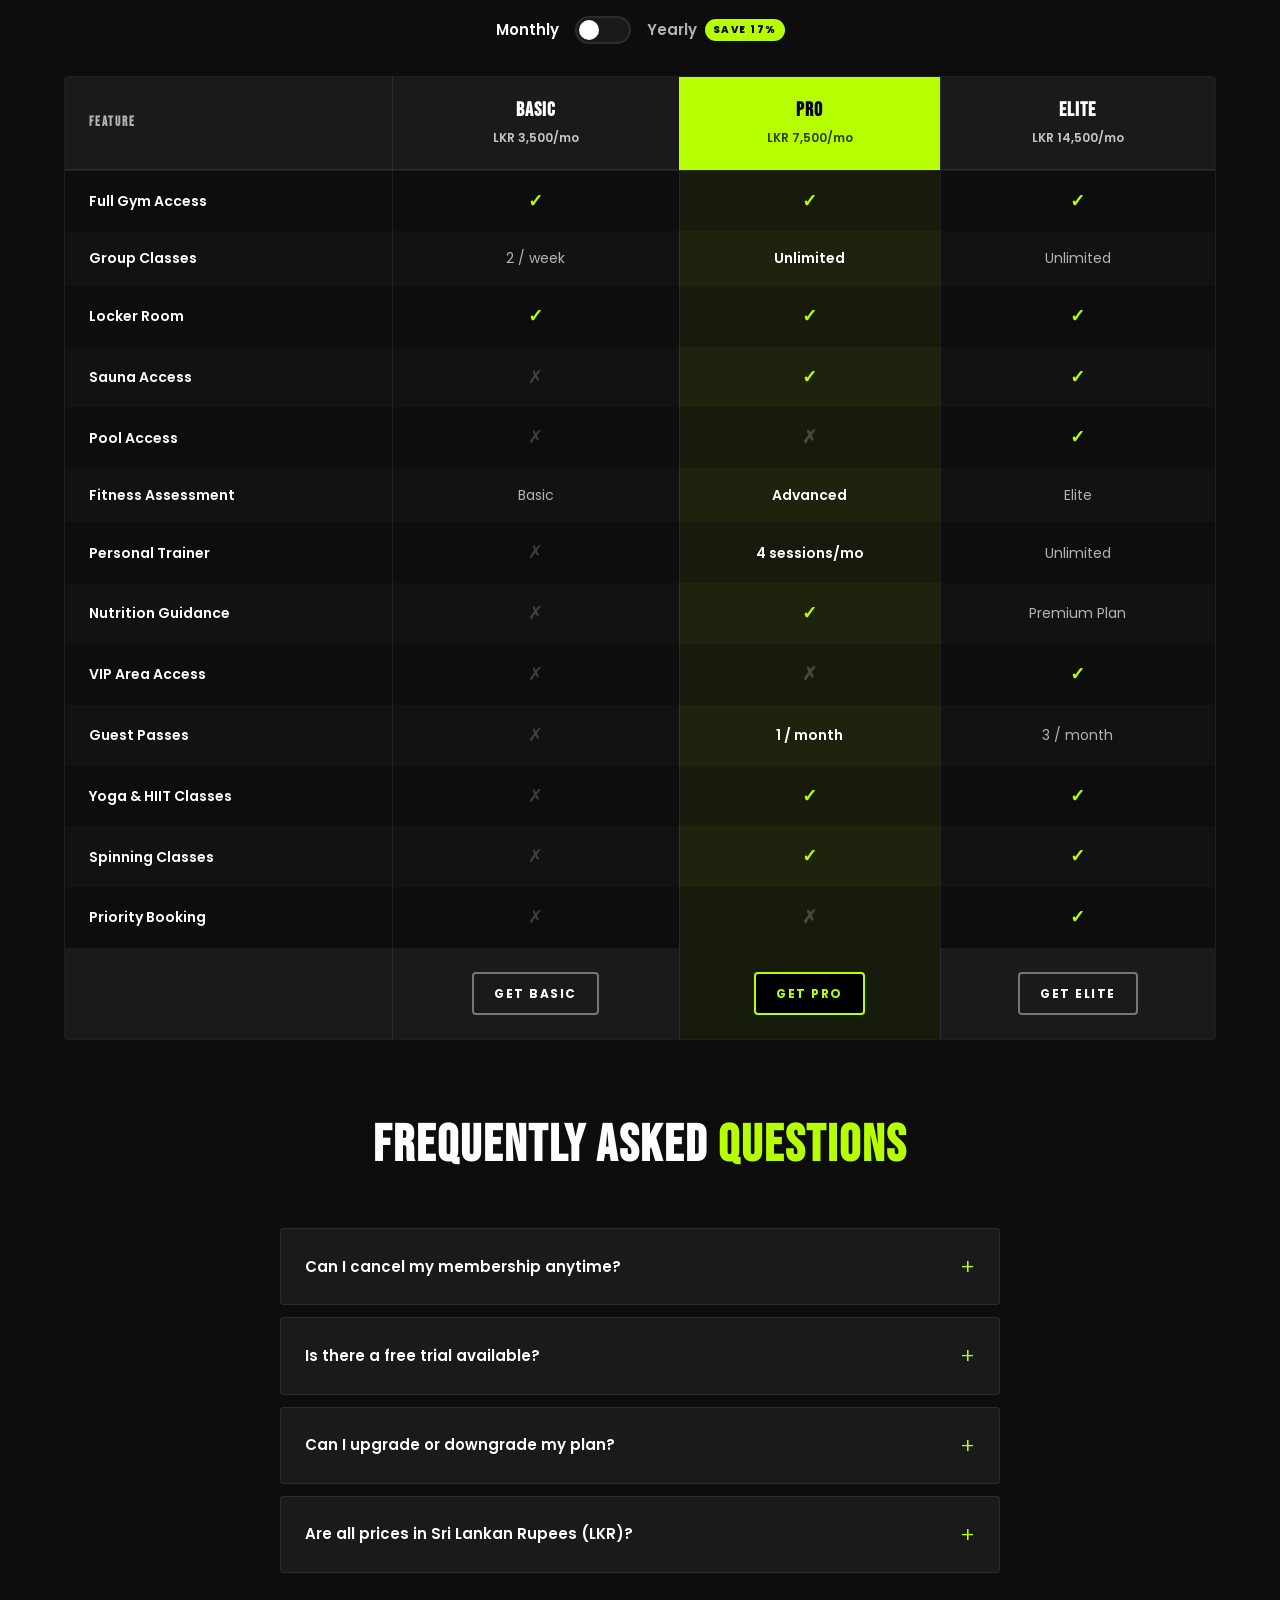
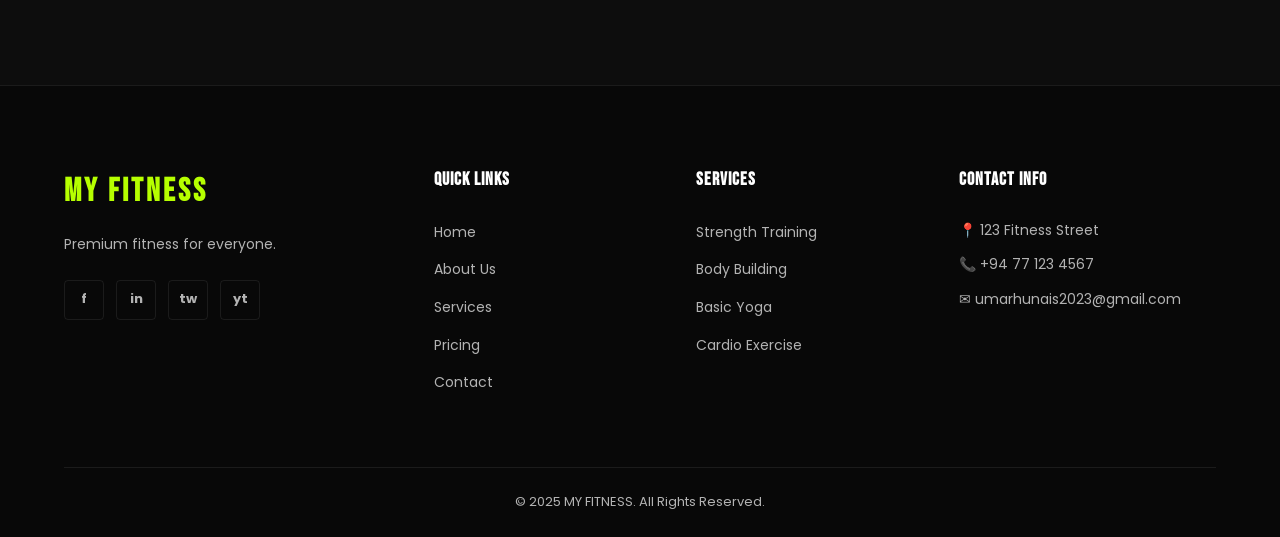
==== commit a066df9f: "Update pricing.html" ====
--- a/pricing.html
+++ b/pricing.html
@@ -4,6 +4,7 @@
   <meta charset="UTF-8" />
   <meta name="viewport" content="width=device-width, initial-scale=1.0" />
   <title>Pricing – MY FITNESS</title>
+  <meta name="description" content="Affordable gym membership plans in LKR. Choose from Basic, Pro, or Elite — monthly or yearly billing." />
   <link rel="stylesheet" href="css/style.css" />
   <link href="https://fonts.googleapis.com/css2?family=Bebas+Neue&family=Oswald:wght@400;600;700&family=Poppins:wght@300;400;500;600;700&display=swap" rel="stylesheet" />
 </head>
@@ -19,10 +20,11 @@
       <li><a href="pricing.html" class="active">Pricing</a></li>
       <li><a href="contact.html">Contact</a></li>
     </ul>
-    <button class="hamburger" id="hamburger"><span></span><span></span><span></span></button>
+    <button class="hamburger" id="hamburger" aria-label="Menu"><span></span><span></span><span></span></button>
   </div>
 </nav>
 
+<!-- PAGE HERO -->
 <section class="page-hero">
   <div class="page-hero-bg">
     <img src="https://images.unsplash.com/photo-1593079831268-3381b0db4a77?w=1600&q=80" alt="Pricing" />
@@ -34,29 +36,45 @@
   </div>
 </section>
 
+<!-- PRICING SECTION -->
 <section class="pricing-section section-pad">
   <div class="container">
     <div class="section-label center fade-up">MEMBERSHIP</div>
     <h2 class="section-title center fade-up">CHOOSE YOUR <span class="accent">PLAN</span></h2>
-    <p class="center fade-up" style="color:var(--muted);max-width:540px;margin:0 auto 64px;font-size:15px;">Choose the plan that best fits your fitness goals. All plans include full gym access and basic classes.</p>
-
-    <div class="pricing-grid">
+    <p class="center fade-up" style="color:var(--muted);max-width:560px;margin:0 auto 48px;font-size:15px;">
+      Flexible memberships in LKR to fit every goal. All plans include full gym access and locker room.
+    </p>
+
+    <!-- BILLING TOGGLE -->
+    <div class="billing-toggle-wrap fade-up">
+      <span class="toggle-label active-label" id="labelMonthly">Monthly</span>
+      <button class="billing-toggle" id="billingToggle" aria-label="Switch billing period" aria-pressed="false">
+        <span class="toggle-knob"></span>
+      </button>
+      <span class="toggle-label" id="labelYearly">
+        Yearly <span class="save-badge">SAVE 17%</span>
+      </span>
+    </div>
+
+    <!-- MONTHLY PLANS -->
+    <div class="pricing-grid" id="monthlyPlans">
+
       <!-- BASIC -->
       <div class="pricing-card fade-up">
         <h3>BASIC</h3>
         <div class="price">
-          <span class="price-currency">$</span>
-          <span class="price-num">29</span>
+          <span class="price-currency">LKR</span>
+          <span class="price-num">3,500</span>
           <span class="price-period">/mo</span>
         </div>
         <ul class="pricing-features">
           <li>Full Gym Access</li>
-          <li>2 Group Classes/Week</li>
+          <li>2 Group Classes / Week</li>
           <li>Locker Room Access</li>
           <li>Basic Fitness Assessment</li>
-          <li style="opacity:0.4">Personal Trainer Sessions</li>
-          <li style="opacity:0.4">Nutrition Guidance</li>
-          <li style="opacity:0.4">VIP Area Access</li>
+          <li class="feat-no">Personal Trainer Sessions</li>
+          <li class="feat-no">Nutrition Guidance</li>
+          <li class="feat-no">VIP Area Access</li>
         </ul>
         <a href="contact.html" class="btn btn-outline" style="width:100%;justify-content:center;">GET STARTED</a>
       </div>
@@ -66,8 +84,8 @@
         <div class="pricing-badge">MOST POPULAR</div>
         <h3>PRO</h3>
         <div class="price">
-          <span class="price-currency">$</span>
-          <span class="price-num">59</span>
+          <span class="price-currency">LKR</span>
+          <span class="price-num">7,500</span>
           <span class="price-period">/mo</span>
         </div>
         <ul class="pricing-features">
@@ -77,7 +95,7 @@
           <li>Advanced Fitness Assessment</li>
           <li>4 Personal Trainer Sessions</li>
           <li>Nutrition Guidance</li>
-          <li style="opacity:0.4">VIP Area Access</li>
+          <li class="feat-no">VIP Area Access</li>
         </ul>
         <a href="contact.html" class="btn btn-primary shine-btn" style="width:100%;justify-content:center;">GET STARTED</a>
       </div>
@@ -86,8 +104,8 @@
       <div class="pricing-card fade-up delay-2">
         <h3>ELITE</h3>
         <div class="price">
-          <span class="price-currency">$</span>
-          <span class="price-num">99</span>
+          <span class="price-currency">LKR</span>
+          <span class="price-num">14,500</span>
           <span class="price-period">/mo</span>
         </div>
         <ul class="pricing-features">
@@ -101,7 +119,194 @@
         </ul>
         <a href="contact.html" class="btn btn-primary shine-btn" style="width:100%;justify-content:center;">GET STARTED</a>
       </div>
-    </div>
+    </div><!-- end #monthlyPlans -->
+
+    <!-- YEARLY PLANS (hidden by default) -->
+    <div class="pricing-grid" id="yearlyPlans" style="display:none;">
+
+      <!-- BASIC YEARLY -->
+      <div class="pricing-card fade-up">
+        <div class="yearly-savings">Save LKR 7,000/yr</div>
+        <h3>BASIC</h3>
+        <div class="price">
+          <span class="price-currency">LKR</span>
+          <span class="price-num">35,000</span>
+          <span class="price-period">/yr</span>
+        </div>
+        <p class="price-equiv">≈ LKR 2,917 / month</p>
+        <ul class="pricing-features">
+          <li>Full Gym Access</li>
+          <li>2 Group Classes / Week</li>
+          <li>Locker Room Access</li>
+          <li>Basic Fitness Assessment</li>
+          <li class="feat-no">Personal Trainer Sessions</li>
+          <li class="feat-no">Nutrition Guidance</li>
+          <li class="feat-no">VIP Area Access</li>
+        </ul>
+        <a href="contact.html" class="btn btn-outline" style="width:100%;justify-content:center;">GET STARTED</a>
+      </div>
+
+      <!-- PRO YEARLY (FEATURED) -->
+      <div class="pricing-card featured fade-up delay-1">
+        <div class="pricing-badge">MOST POPULAR</div>
+        <div class="yearly-savings dark">Save LKR 15,000/yr</div>
+        <h3>PRO</h3>
+        <div class="price">
+          <span class="price-currency">LKR</span>
+          <span class="price-num">75,000</span>
+          <span class="price-period">/yr</span>
+        </div>
+        <p class="price-equiv">≈ LKR 6,250 / month</p>
+        <ul class="pricing-features">
+          <li>Full Gym Access</li>
+          <li>Unlimited Group Classes</li>
+          <li>Locker Room + Sauna</li>
+          <li>Advanced Fitness Assessment</li>
+          <li>4 Personal Trainer Sessions</li>
+          <li>Nutrition Guidance</li>
+          <li class="feat-no">VIP Area Access</li>
+        </ul>
+        <a href="contact.html" class="btn btn-primary shine-btn" style="width:100%;justify-content:center;">GET STARTED</a>
+      </div>
+
+      <!-- ELITE YEARLY -->
+      <div class="pricing-card fade-up delay-2">
+        <div class="yearly-savings">Save LKR 29,000/yr</div>
+        <h3>ELITE</h3>
+        <div class="price">
+          <span class="price-currency">LKR</span>
+          <span class="price-num">145,000</span>
+          <span class="price-period">/yr</span>
+        </div>
+        <p class="price-equiv">≈ LKR 12,083 / month</p>
+        <ul class="pricing-features">
+          <li>Full Gym Access</li>
+          <li>Unlimited Group Classes</li>
+          <li>Locker Room + Sauna + Pool</li>
+          <li>Elite Fitness Assessment</li>
+          <li>Unlimited Personal Training</li>
+          <li>Premium Nutrition Plan</li>
+          <li>VIP Area Access</li>
+        </ul>
+        <a href="contact.html" class="btn btn-primary shine-btn" style="width:100%;justify-content:center;">GET STARTED</a>
+      </div>
+    </div><!-- end #yearlyPlans -->
+
+    <!-- COMPARISON TABLE -->
+    <div class="comparison-section fade-up">
+      <div class="section-label center" style="margin-top:80px;">PLAN DETAILS</div>
+      <h2 class="section-title center">COMPARE <span class="accent">PLANS</span></h2>
+
+      <!-- Second toggle (syncs with top) -->
+      <div class="billing-toggle-wrap" style="margin-bottom:32px;">
+        <span class="toggle-label active-label" id="tblLabelMonthly">Monthly</span>
+        <button class="billing-toggle" id="billingToggle2" aria-label="Switch billing period" aria-pressed="false">
+          <span class="toggle-knob"></span>
+        </button>
+        <span class="toggle-label" id="tblLabelYearly">
+          Yearly <span class="save-badge">SAVE 17%</span>
+        </span>
+      </div>
+
+      <div class="table-wrap">
+        <table class="comparison-table">
+          <thead>
+            <tr>
+              <th class="feat-col">Feature</th>
+              <th>Basic<br/><span class="th-price" id="thBasicPrice">LKR 3,500/mo</span></th>
+              <th class="th-featured">Pro<br/><span class="th-price" id="thProPrice">LKR 7,500/mo</span></th>
+              <th>Elite<br/><span class="th-price" id="thElitePrice">LKR 14,500/mo</span></th>
+            </tr>
+          </thead>
+          <tbody>
+            <tr>
+              <td class="feat-name">Full Gym Access</td>
+              <td><span class="check">✓</span></td>
+              <td class="td-featured"><span class="check">✓</span></td>
+              <td><span class="check">✓</span></td>
+            </tr>
+            <tr class="row-alt">
+              <td class="feat-name">Group Classes</td>
+              <td>2 / week</td>
+              <td class="td-featured">Unlimited</td>
+              <td>Unlimited</td>
+            </tr>
+            <tr>
+              <td class="feat-name">Locker Room</td>
+              <td><span class="check">✓</span></td>
+              <td class="td-featured"><span class="check">✓</span></td>
+              <td><span class="check">✓</span></td>
+            </tr>
+            <tr class="row-alt">
+              <td class="feat-name">Sauna Access</td>
+              <td><span class="cross">✗</span></td>
+              <td class="td-featured"><span class="check">✓</span></td>
+              <td><span class="check">✓</span></td>
+            </tr>
+            <tr>
+              <td class="feat-name">Pool Access</td>
+              <td><span class="cross">✗</span></td>
+              <td class="td-featured"><span class="cross">✗</span></td>
+              <td><span class="check">✓</span></td>
+            </tr>
+            <tr class="row-alt">
+              <td class="feat-name">Fitness Assessment</td>
+              <td>Basic</td>
+              <td class="td-featured">Advanced</td>
+              <td>Elite</td>
+            </tr>
+            <tr>
+              <td class="feat-name">Personal Trainer</td>
+              <td><span class="cross">✗</span></td>
+              <td class="td-featured">4 sessions/mo</td>
+              <td>Unlimited</td>
+            </tr>
+            <tr class="row-alt">
+              <td class="feat-name">Nutrition Guidance</td>
+              <td><span class="cross">✗</span></td>
+              <td class="td-featured"><span class="check">✓</span></td>
+              <td>Premium Plan</td>
+            </tr>
+            <tr>
+              <td class="feat-name">VIP Area Access</td>
+              <td><span class="cross">✗</span></td>
+              <td class="td-featured"><span class="cross">✗</span></td>
+              <td><span class="check">✓</span></td>
+            </tr>
+            <tr class="row-alt">
+              <td class="feat-name">Guest Passes</td>
+              <td><span class="cross">✗</span></td>
+              <td class="td-featured">1 / month</td>
+              <td>3 / month</td>
+            </tr>
+            <tr>
+              <td class="feat-name">Yoga &amp; HIIT Classes</td>
+              <td><span class="cross">✗</span></td>
+              <td class="td-featured"><span class="check">✓</span></td>
+              <td><span class="check">✓</span></td>
+            </tr>
+            <tr class="row-alt">
+              <td class="feat-name">Spinning Classes</td>
+              <td><span class="cross">✗</span></td>
+              <td class="td-featured"><span class="check">✓</span></td>
+              <td><span class="check">✓</span></td>
+            </tr>
+            <tr>
+              <td class="feat-name">Priority Booking</td>
+              <td><span class="cross">✗</span></td>
+              <td class="td-featured"><span class="cross">✗</span></td>
+              <td><span class="check">✓</span></td>
+            </tr>
+            <tr class="row-cta">
+              <td></td>
+              <td><a href="contact.html" class="btn btn-outline" style="font-size:12px;padding:10px 20px;">Get Basic</a></td>
+              <td class="td-featured"><a href="contact.html" class="btn btn-primary shine-btn" style="font-size:12px;padding:10px 20px;background:#000;color:var(--accent);">Get Pro</a></td>
+              <td><a href="contact.html" class="btn btn-outline" style="font-size:12px;padding:10px 20px;">Get Elite</a></td>
+            </tr>
+          </tbody>
+        </table>
+      </div>
+    </div><!-- end comparison -->
 
     <!-- FAQ -->
     <div style="margin-top:80px;">
@@ -120,15 +325,183 @@
           <p>Absolutely. You can change your membership plan at any time. Changes take effect at the start of the next billing cycle.</p>
         </details>
         <details class="faq-item">
-          <summary>Are group classes included in all plans?</summary>
-          <p>Basic plan includes 2 classes per week. Pro and Elite plans include unlimited group classes including yoga, HIIT, spin, and more.</p>
+          <summary>Are all prices in Sri Lankan Rupees (LKR)?</summary>
+          <p>Yes, all prices listed are in Sri Lankan Rupees (LKR). We accept cash, card, and bank transfers. Yearly plans are billed once annually.</p>
         </details>
       </div>
     </div>
+
   </div>
 </section>
 
 <style>
+/* ---- Billing Toggle ---- */
+.billing-toggle-wrap {
+  display: flex;
+  align-items: center;
+  justify-content: center;
+  gap: 16px;
+  margin-bottom: 56px;
+}
+.toggle-label {
+  font-size: 15px;
+  font-weight: 600;
+  color: var(--muted);
+  transition: color 0.3s;
+  display: flex;
+  align-items: center;
+  gap: 8px;
+}
+.toggle-label.active-label { color: var(--text); }
+.save-badge {
+  background: var(--accent);
+  color: #000;
+  font-size: 10px;
+  font-weight: 800;
+  letter-spacing: 1.5px;
+  padding: 3px 8px;
+  border-radius: 20px;
+}
+.billing-toggle {
+  position: relative;
+  width: 56px;
+  height: 28px;
+  background: var(--bg3);
+  border: 2px solid var(--border);
+  border-radius: 14px;
+  cursor: pointer;
+  transition: background 0.3s, border-color 0.3s;
+  flex-shrink: 0;
+}
+.billing-toggle.yearly {
+  background: var(--accent);
+  border-color: var(--accent);
+}
+.toggle-knob {
+  position: absolute;
+  top: 2px;
+  left: 2px;
+  width: 20px;
+  height: 20px;
+  background: var(--text);
+  border-radius: 50%;
+  transition: transform 0.3s cubic-bezier(0.34,1.56,0.64,1);
+}
+.billing-toggle.yearly .toggle-knob {
+  transform: translateX(28px);
+  background: #000;
+}
+
+/* ---- Yearly savings tag ---- */
+.yearly-savings {
+  display: inline-block;
+  background: rgba(182,255,0,0.12);
+  border: 1px solid rgba(182,255,0,0.4);
+  color: var(--accent);
+  font-size: 11px;
+  font-weight: 700;
+  letter-spacing: 1px;
+  padding: 4px 12px;
+  border-radius: 20px;
+  margin-bottom: 12px;
+}
+.yearly-savings.dark {
+  background: rgba(0,0,0,0.2);
+  border-color: rgba(0,0,0,0.4);
+  color: #000;
+}
+.price-equiv {
+  font-size: 12px;
+  color: var(--muted);
+  margin-top: -24px;
+  margin-bottom: 24px;
+}
+.pricing-card.featured .price-equiv { color: rgba(0,0,0,0.6); }
+
+/* ---- Feature not included ---- */
+.pricing-features li.feat-no {
+  opacity: 0.35;
+}
+.pricing-features li.feat-no::before {
+  content: '✗';
+  color: var(--muted);
+}
+.pricing-card.featured .pricing-features li::before { color: #000; }
+
+/* ---- Comparison Table ---- */
+.comparison-section { margin-top: 0; }
+.table-wrap {
+  overflow-x: auto;
+  border-radius: 4px;
+  border: 1px solid var(--border);
+  margin-top: 0;
+}
+.comparison-table {
+  width: 100%;
+  border-collapse: collapse;
+  font-size: 14px;
+  min-width: 600px;
+}
+.comparison-table thead tr {
+  background: var(--bg3);
+}
+.comparison-table th {
+  padding: 20px 24px;
+  text-align: center;
+  font-family: var(--font-heading);
+  font-size: 20px;
+  letter-spacing: 1px;
+  border-bottom: 2px solid var(--border);
+  border-right: 1px solid var(--border);
+  line-height: 1.3;
+}
+.comparison-table th:last-child { border-right: none; }
+.comparison-table th.feat-col {
+  text-align: left;
+  font-size: 13px;
+  font-weight: 700;
+  letter-spacing: 2px;
+  text-transform: uppercase;
+  color: var(--muted);
+  min-width: 200px;
+}
+.th-featured {
+  background: var(--accent);
+  color: #000 !important;
+}
+.th-price {
+  font-family: var(--font-body);
+  font-size: 12px;
+  font-weight: 600;
+  letter-spacing: 0;
+  opacity: 0.75;
+}
+.comparison-table td {
+  padding: 16px 24px;
+  text-align: center;
+  color: var(--muted);
+  border-right: 1px solid var(--border);
+  transition: background 0.2s;
+}
+.comparison-table td:last-child { border-right: none; }
+.comparison-table td.feat-name {
+  text-align: left;
+  font-weight: 600;
+  color: var(--text);
+  font-size: 14px;
+}
+.comparison-table .row-alt td { background: rgba(255,255,255,0.02); }
+.comparison-table .row-cta td { padding: 24px; background: var(--bg3); }
+.comparison-table td.td-featured {
+  background: rgba(182,255,0,0.06);
+  color: var(--text);
+  font-weight: 600;
+}
+.comparison-table .row-alt td.td-featured { background: rgba(182,255,0,0.09); }
+.check { color: var(--accent); font-size: 18px; font-weight: 900; }
+.cross { color: rgba(255,255,255,0.2); font-size: 18px; }
+
+/* ---- FAQ ---- */
 .faq-item {
   background: var(--bg3);
   border: 1px solid var(--border);
@@ -153,20 +526,93 @@
 .faq-item summary::after { content: '+'; color: var(--accent); font-size: 22px; font-weight: 300; }
 .faq-item[open] summary::after { content: '−'; }
 .faq-item p { padding: 0 24px 20px; color: var(--muted); font-size: 14px; }
+
+/* ---- Responsive ---- */
+@media (max-width: 768px) {
+  .comparison-table th,
+  .comparison-table td { padding: 14px 16px; }
+  .comparison-table th { font-size: 16px; }
+}
 </style>
 
 <footer class="footer">
   <div class="container">
     <div class="footer-grid">
-      <div class="footer-brand"><div class="nav-logo">MY FITNESS</div><p>Premium fitness for everyone.</p><div class="social-links"><a href="#">f</a><a href="#">in</a><a href="#">tw</a><a href="#">yt</a></div></div>
+      <div class="footer-brand">
+        <div class="nav-logo">MY FITNESS</div>
+        <p>Premium fitness for everyone.</p>
+        <div class="social-links"><a href="#">f</a><a href="#">in</a><a href="#">tw</a><a href="#">yt</a></div>
+      </div>
       <div class="footer-col"><h4>Quick Links</h4><ul><li><a href="index.html">Home</a></li><li><a href="about.html">About Us</a></li><li><a href="services.html">Services</a></li><li><a href="pricing.html">Pricing</a></li><li><a href="contact.html">Contact</a></li></ul></div>
       <div class="footer-col"><h4>Services</h4><ul><li><a href="#">Strength Training</a></li><li><a href="#">Body Building</a></li><li><a href="#">Basic Yoga</a></li><li><a href="#">Cardio Exercise</a></li></ul></div>
-      <div class="footer-col"><h4>Contact Info</h4><ul class="contact-info"><li>📍 123 Fitness Street</li><li>📞 +1 (800) 123-4567</li><li>✉ umarhunais2023@gmail.com</li></ul></div>
+      <div class="footer-col"><h4>Contact Info</h4><ul class="contact-info"><li>📍 123 Fitness Street</li><li>📞 +94 77 123 4567</li><li>✉ umarhunais2023@gmail.com</li></ul></div>
     </div>
     <div class="footer-bottom"><p>© 2025 MY FITNESS. All Rights Reserved.</p></div>
   </div>
 </footer>
 
+<script>
+// Pricing data
+const PRICES = {
+  monthly: { basic: 'LKR 3,500/mo', pro: 'LKR 7,500/mo', elite: 'LKR 14,500/mo' },
+  yearly:  { basic: 'LKR 35,000/yr', pro: 'LKR 75,000/yr', elite: 'LKR 145,000/yr' }
+};
+
+const toggle1 = document.getElementById('billingToggle');
+const toggle2 = document.getElementById('billingToggle2');
+const monthly = document.getElementById('monthlyPlans');
+const yearly  = document.getElementById('yearlyPlans');
+// Top toggle labels
+const lblM = document.getElementById('labelMonthly');
+const lblY = document.getElementById('labelYearly');
+// Table toggle labels
+const tblLblM = document.getElementById('tblLabelMonthly');
+const tblLblY = document.getElementById('tblLabelYearly');
+// Table header price cells
+const thBasic = document.getElementById('thBasicPrice');
+const thPro   = document.getElementById('thProPrice');
+const thElite = document.getElementById('thElitePrice');
+
+let isYearly = false;
+
+function applyState() {
+  const key = isYearly ? 'yearly' : 'monthly';
+
+  // Toggle visuals - both buttons
+  [toggle1, toggle2].forEach(t => {
+    t.classList.toggle('yearly', isYearly);
+    t.setAttribute('aria-pressed', isYearly);
+  });
+
+  // Top toggle labels
+  lblM.classList.toggle('active-label', !isYearly);
+  lblY.classList.toggle('active-label', isYearly);
+
+  // Table toggle labels
+  tblLblM.classList.toggle('active-label', !isYearly);
+  tblLblY.classList.toggle('active-label', isYearly);
+
+  // Show/hide plan grids
+  monthly.style.display = isYearly ? 'none' : 'grid';
+  yearly.style.display  = isYearly ? 'grid' : 'none';
+
+  // Update table header prices
+  thBasic.textContent = PRICES[key].basic;
+  thPro.textContent   = PRICES[key].pro;
+  thElite.textContent = PRICES[key].elite;
+
+  // Re-trigger fade-up on newly visible cards
+  const gridId = isYearly ? 'yearlyPlans' : 'monthlyPlans';
+  document.querySelectorAll('#' + gridId + ' .fade-up').forEach(el => {
+    el.classList.remove('visible');
+    requestAnimationFrame(() => setTimeout(() => el.classList.add('visible'), 80));
+  });
+}
+
+toggle1.addEventListener('click', () => { isYearly = !isYearly; applyState(); });
+toggle2.addEventListener('click', () => { isYearly = !isYearly; applyState(); });
+</script>
+
 <script src="js/main.js"></script>
 </body>
 </html>
--- a/css/style.css
+++ b/css/style.css
@@ -154,16 +154,16 @@
   backdrop-filter: blur(10px);
 }
 .nav-container {
-  max-width: 1200px;
+  max-width: 1600px;
   margin: 0 auto;
-  padding: 18px 24px;
+  padding: 18px 4%;
   display: flex;
   align-items: center;
   justify-content: space-between;
 }
 .nav-logo {
   font-family: var(--font-heading);
-  font-size: 28px;
+  font-size: 32px;
   letter-spacing: 3px;
   color: var(--accent);
   font-weight: 700;
@@ -277,11 +277,11 @@
   position: relative;
   z-index: 2;
   width: 100%;
-  max-width: 1200px;
+  max-width: 1600px;
   margin: 0 auto;
-  padding: 0 24px;
-}
-.hero-text { max-width: 620px; }
+  padding: 0 4%;
+}
+.hero-text { max-width: 1000px; }
 .hero-title {
   font-family: var(--font-heading);
   font-size: clamp(72px, 11vw, 130px);
@@ -802,14 +802,26 @@
   border-radius: 20px;
 }
 .pricing-card h3 { font-family: var(--font-heading); font-size: 28px; letter-spacing: 2px; margin-bottom: 24px; }
-.price { display: flex; align-items: flex-start; justify-content: center; gap: 4px; margin-bottom: 36px; }
-.price-currency { font-size: 24px; font-weight: 700; margin-top: 12px; }
+.price { display: flex; align-items: flex-start; justify-content: center; gap: 4px; margin-bottom: 12px; flex-wrap: wrap; }
+.price-currency {
+  font-size: 13px;
+  font-weight: 800;
+  letter-spacing: 1px;
+  margin-top: 16px;
+  color: var(--muted);
+  align-self: flex-start;
+}
+.pricing-card.featured .price-currency { color: rgba(0,0,0,0.6); }
 .price-num { font-family: var(--font-heading); font-size: 72px; line-height: 1; }
-.price-period { font-size: 14px; color: var(--muted); align-self: flex-end; margin-bottom: 8px; }
+.price-period { font-size: 14px; color: var(--muted); align-self: flex-end; margin-bottom: 10px; }
+.pricing-card.featured .price-period { color: rgba(0,0,0,0.6); }
 .pricing-features { list-style: none; margin-bottom: 36px; display: flex; flex-direction: column; gap: 14px; }
 .pricing-features li { font-size: 14px; display: flex; align-items: center; gap: 10px; }
 .pricing-features li::before { content: '✓'; color: var(--accent); font-weight: 900; }
 .pricing-card.featured .pricing-features li::before { color: #000; }
+/* Toggle animation for pricing grid */
+#monthlyPlans, #yearlyPlans { animation: pricingFadeIn 0.4s ease; }
+@keyframes pricingFadeIn { from { opacity: 0; transform: translateY(16px); } to { opacity: 1; transform: translateY(0); } }
 
 /* === CONTACT PAGE === */
 .contact-section { background: var(--bg); }
@@ -904,3 +916,127 @@
   .hero-btns { flex-direction: column; }
   .team-grid { grid-template-columns: 1fr; }
 }
+
+/* ============================================================
+   VIDEO MODAL
+   ============================================================ */
+
+/* Upgraded play-icon wrapper on the hero button */
+.video-play-btn { background: none; }
+.play-icon-wrap {
+  width: 36px;
+  height: 36px;
+  background: var(--accent);
+  border-radius: 50%;
+  display: inline-flex;
+  align-items: center;
+  justify-content: center;
+  flex-shrink: 0;
+  transition: transform 0.3s ease, box-shadow 0.3s ease;
+}
+.video-play-btn:hover .play-icon-wrap {
+  transform: scale(1.15);
+  box-shadow: 0 0 20px rgba(182,255,0,0.6);
+}
+.play-icon-wrap .play-icon {
+  width: auto; height: auto;
+  background: transparent;
+  border-radius: 0;
+  color: #000;
+  font-size: 11px;
+  margin-left: 2px; /* optical centre for ▶ */
+}
+
+/* Modal overlay */
+.video-modal {
+  position: fixed;
+  inset: 0;
+  z-index: 9999;
+  display: flex;
+  align-items: center;
+  justify-content: center;
+  opacity: 0;
+  pointer-events: none;
+  transition: opacity 0.35s ease;
+}
+.video-modal.active {
+  opacity: 1;
+  pointer-events: all;
+}
+
+/* Frosted dark backdrop */
+.video-modal-backdrop {
+  position: absolute;
+  inset: 0;
+  background: rgba(0, 0, 0, 0.88);
+  backdrop-filter: blur(12px);
+  -webkit-backdrop-filter: blur(12px);
+  cursor: pointer;
+}
+
+/* Modal container */
+.video-modal-container {
+  position: relative;
+  z-index: 2;
+  width: 90%;
+  max-width: 960px;
+  transform: scale(0.88) translateY(30px);
+  transition: transform 0.4s cubic-bezier(0.34, 1.56, 0.64, 1), opacity 0.35s ease;
+  opacity: 0;
+}
+.video-modal.active .video-modal-container {
+  transform: scale(1) translateY(0);
+  opacity: 1;
+}
+
+/* Inner wrapper keeps 16:9 ratio */
+.video-modal-inner {
+  position: relative;
+  width: 100%;
+  padding-top: 56.25%; /* 16:9 */
+  background: #000;
+  border-radius: 8px;
+  overflow: hidden;
+  box-shadow: 0 40px 120px rgba(0,0,0,0.8), 0 0 0 1px rgba(182,255,0,0.15);
+}
+.profile-video {
+  position: absolute;
+  inset: 0;
+  width: 100%;
+  height: 100%;
+  object-fit: contain;
+  background: #000;
+  display: block;
+}
+
+/* Close button */
+.video-modal-close {
+  position: absolute;
+  top: -48px;
+  right: 0;
+  width: 40px;
+  height: 40px;
+  background: rgba(255,255,255,0.1);
+  border: 1px solid rgba(255,255,255,0.2);
+  border-radius: 50%;
+  cursor: pointer;
+  display: flex;
+  align-items: center;
+  justify-content: center;
+  transition: background 0.25s, border-color 0.25s, transform 0.25s;
+  color: #fff;
+}
+.video-modal-close svg { width: 18px; height: 18px; }
+.video-modal-close:hover {
+  background: var(--accent);
+  border-color: var(--accent);
+  color: #000;
+  transform: rotate(90deg);
+}
+.video-modal-close:hover svg { stroke: #000; }
+
+/* Responsive */
+@media (max-width: 600px) {
+  .video-modal-container { width: 96%; }
+  .video-modal-close { top: -44px; width: 36px; height: 36px; }
+}
